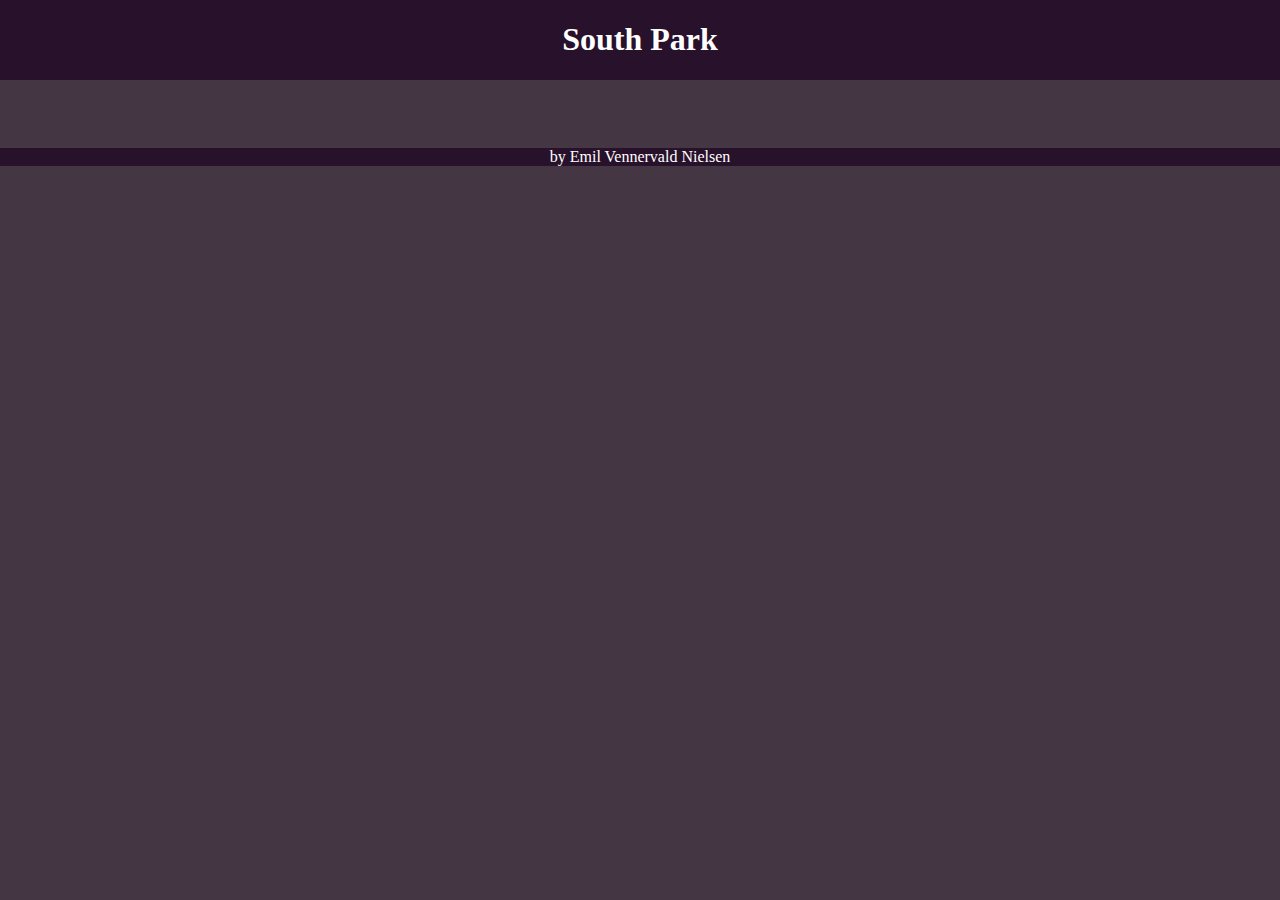
==== index.html @ 5f9366f8 "afe" ====
<!DOCTYPE html>
<html lang="en">
<head>
    <meta charset="UTF-8">
    <meta http-equiv="X-UA-Compatible" content="IE=edge">
    <meta name="viewport" content="width=device-width, initial-scale=1.0">
    <title>South Park</title>
    <link rel="stylesheet" href="style.css">
</head>
<body>
    <header>
        <h1>South Park</h1>
    </header>
    <main>  
        <section id="characters" class="grid-container"></section>
    </main>
    <dialog id="character-dialog">
        <section id="dialog-grid"></section>
        <form method="dialog">
            <button id="cancel-btn">Close</button>
        </form>
    </dialog>
    <footer>
        <p>by Emil Vennervald Nielsen</p>
    </footer>
    <script src="script.js"></script>
</body>
</html>
---- style.css ----
:root{
    --dark-purple: rgb(40, 17, 43);
    --eggplant: rgb(69, 54, 67);
    --davys-grey: rgb(94, 93, 92);
    --reseda-green: rgb(120, 132, 117);
    --cambridge-blue: rgb(141, 170, 145);
}

/* ========== General styling ========== */
html{
    height: 100%;
    width: 100%;
}
body {
    margin: 0;
    font-family: Cambria, Cochin, Georgia, Times, 'Times New Roman', serif;
    background-color: var(--eggplant);
}

/* ========== Header styling ========== */
header{
    display: inline;
    position: fixed;
    width: 100%;
    background-color: var(--dark-purple);
    text-align: center;
    color: white;
}

/* ========== Main section styling ========== */
main{
 padding-top: 100px;
 background-color: var(--eggplant);
}
#characters article{
    padding: 1em;
    display: block;
    cursor: pointer;
    box-shadow: 1px 1px 1px 2px rgb(45, 42, 42);
    background-color: var(--reseda-green);
}
#characters article img{
    width:  100%;
    height: 300px;
    object-fit: cover;
    overflow: clip;
    overflow-clip-margin: content-box;
}

/* ========== Dialog styling ========== */
dialog{
    width: 75vw;
    background-color: var(--cambridge-blue);
}
dialog img {
    width: 100%;
}
#dialog-quote {
    font-style: italic;
}
figure {
    display: block;
}
form {
    margin: 2em;
    text-align: center;
}
form button {
    background-color: var(--dark-purple);
    border: none;
    height: 2em;
    width: 10em;
    color: white;
    cursor: pointer;
    position: absolute;
    top: 1%;
    right: 1%;
}

/* ========== Footer styling ========== */
footer{
    background-color: var(--dark-purple);
    text-align: center;
    color: white;
}

/* ========== Grid styling ========== */
.grid-container{
    display: grid;
    grid-template-columns: 1fr;
    padding: 1em;
    gap: 2em;
}
#dialog-grid{
    display: grid;
    grid-template-columns: 1fr 1fr;
}
@media (min-width: 600px){
    .grid-container{
        grid-template-columns: 1fr 1fr;
    }
}
@media (min-width: 900px){
    .grid-container{
        grid-template-columns: 1fr 1fr 1fr;
    }
}
@media (min-width: 1200px){
    .grid-container{
        grid-template-columns: 1fr 1fr 1fr 1fr;
    }
    #dialog-grid{
        grid-template-columns: 1fr 2fr;
    }
}
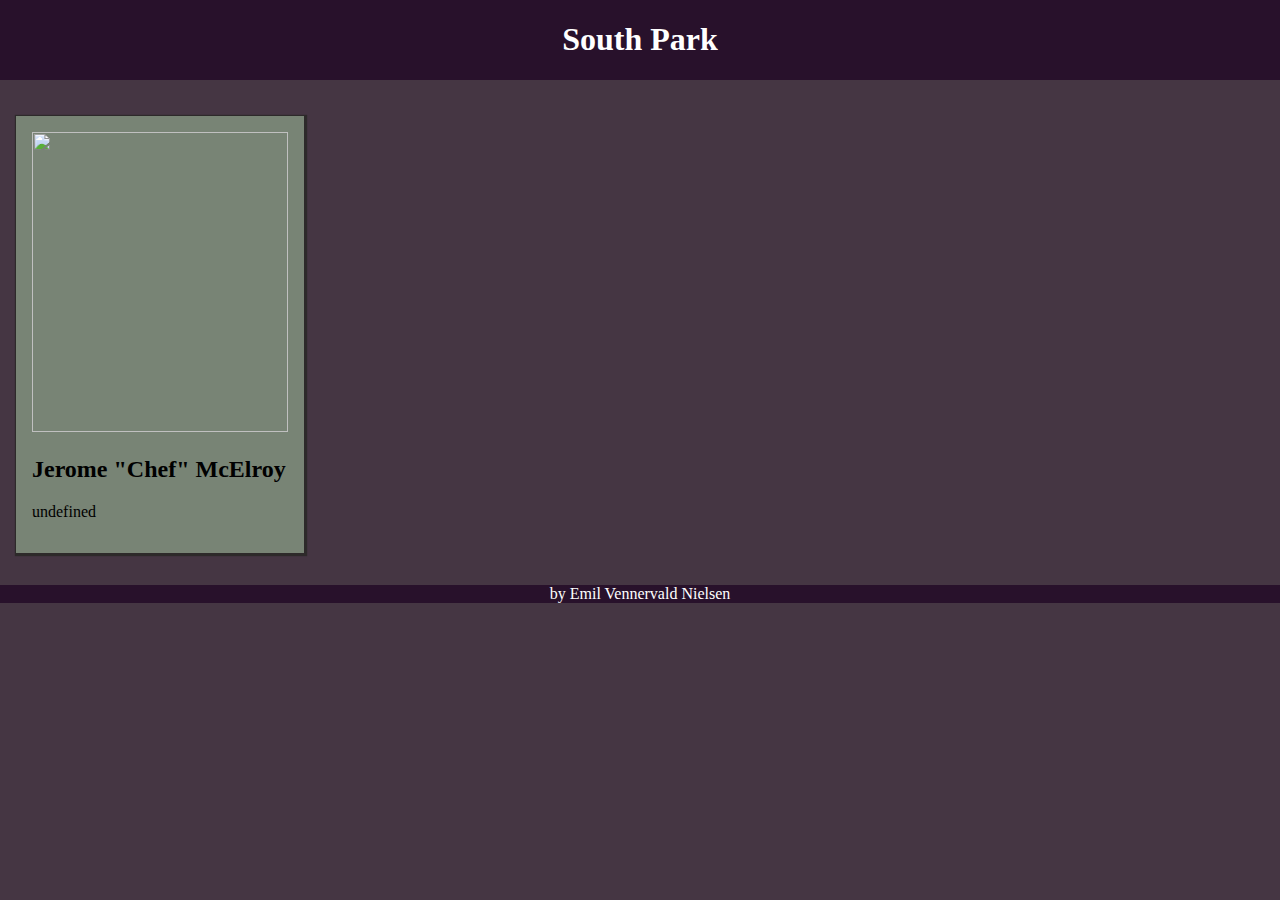
==== commit ebec11c2: "added chef object" ====
--- a/index.html
+++ b/index.html
@@ -15,7 +15,35 @@
         <section id="characters" class="grid-container"></section>
     </main>
     <dialog id="character-dialog">
-        <section id="dialog-grid"></section>
+        <section id="dialog-grid">
+            <figure></figure>
+            <article>
+                <h2><span id="dialog-name"></span></h2>
+                <p id="dialog-quote"></p>
+                <h3>Character info</h3>
+                <ul>
+                    <li>Occupation: <span id="dialog-occupation"></span></li>
+                    <br>
+                    <li>Age: <span id="dialog-age"></span></li>
+                    <br>
+                    <li>Gender: <span id="dialog-gender"></span></li>
+                    <br>
+                    <li>Hair color: <span id="dialog-haircolor"></span></li>
+                    <br>
+                    <li>Religion: <span id="dialog-religion"></span></li>
+                    <br>
+                    <li>School grade: <span id="dialog-grade"></span></li>
+                    <br>
+                    <li>Voiced by: <span id="dialog-voicedby"></span></li>
+                    <br>
+                    <li>Episodes: <span id="dialog-episodes"></span></li>
+                    <br>
+                    <li>First appearance: <span id="dialog-firstappearance"></span></li>
+                    <br>
+                    <li>Appearances: <span id="dialog-appearances"></span></li>
+                </ul>
+            </article>
+        </section>
         <form method="dialog">
             <button id="cancel-btn">Close</button>
         </form>
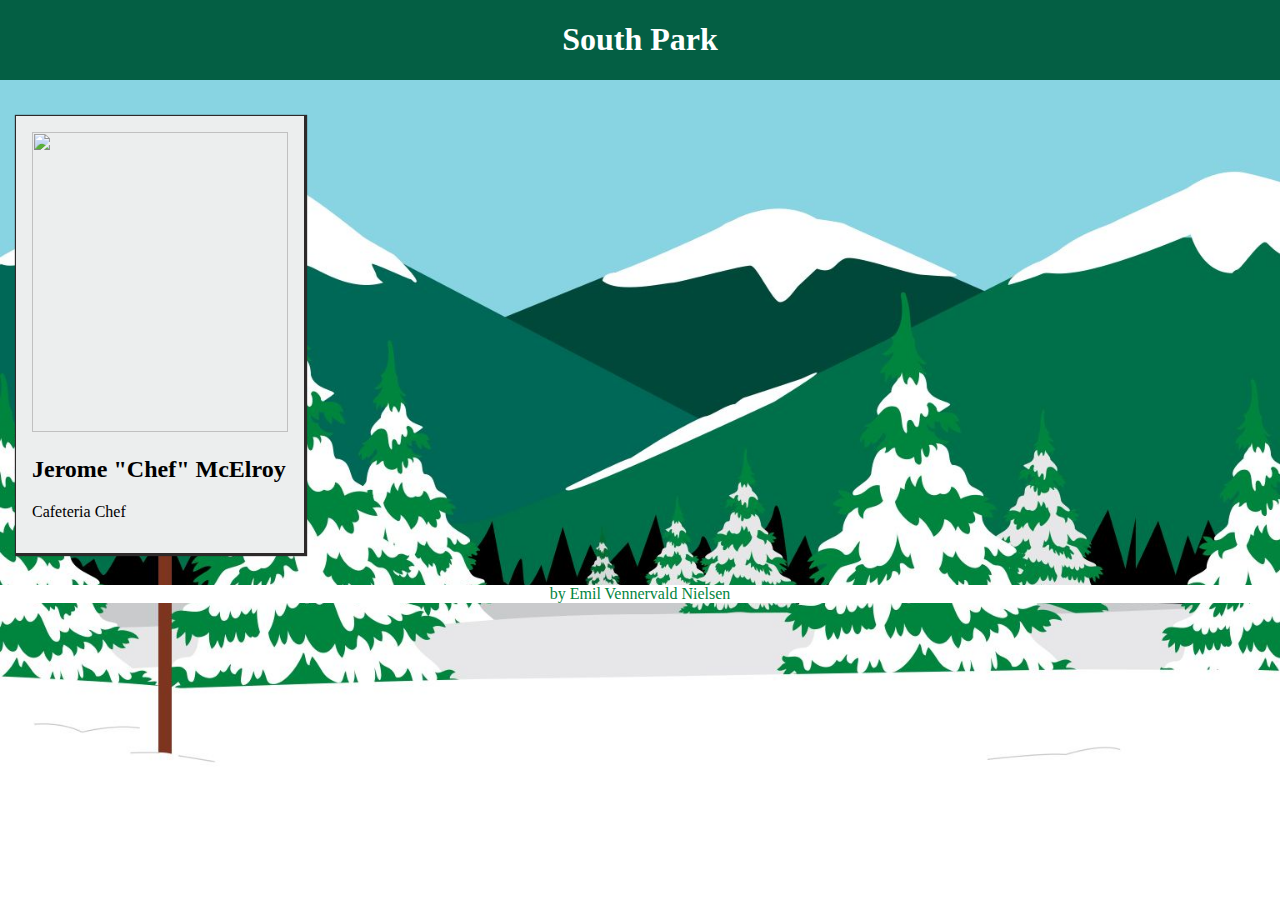
==== commit c75c92cf: "styling" ====
--- a/index.html
+++ b/index.html
@@ -15,13 +15,17 @@
         <section id="characters" class="grid-container"></section>
     </main>
     <dialog id="character-dialog">
-        <section id="dialog-grid">
-            <figure></figure>
-            <article>
+        <article id="dialog-grid">
+            <div>
                 <h2><span id="dialog-name"></span></h2>
                 <p id="dialog-quote"></p>
+                <figure></figure>
+            </div>
+            <div id="dialog-info">    
                 <h3>Character info</h3>
                 <ul>
+                    <li>Nickname: <span id="dialog-nickname"></span></li>
+                    <br>
                     <li>Occupation: <span id="dialog-occupation"></span></li>
                     <br>
                     <li>Age: <span id="dialog-age"></span></li>
@@ -42,10 +46,10 @@
                     <br>
                     <li>Appearances: <span id="dialog-appearances"></span></li>
                 </ul>
-            </article>
-        </section>
+            </div>
+        </article>
         <form method="dialog">
-            <button id="cancel-btn">Close</button>
+            <button id="cancel-btn">X</button>
         </form>
     </dialog>
     <footer>
--- a/style.css
+++ b/style.css
@@ -1,8 +1,8 @@
 :root{
-    --dark-purple: rgb(40, 17, 43);
-    --eggplant: rgb(69, 54, 67);
-    --davys-grey: rgb(94, 93, 92);
-    --reseda-green: rgb(120, 132, 117);
+    --antiflash-white: rgb(236, 238, 238);
+    --castleton-green-opague: rgba(4, 95, 68, 0.8);
+    --castleton-green: rgb(4, 95, 68);
+    --sea-green: rgb(2, 132, 64);
     --cambridge-blue: rgb(141, 170, 145);
 }
 
@@ -14,7 +14,10 @@
 body {
     margin: 0;
     font-family: Cambria, Cochin, Georgia, Times, 'Times New Roman', serif;
-    background-color: var(--eggplant);
+    background-image: url(data/images/background.jpg);
+    background-repeat: no-repeat;
+    background-attachment: fixed;
+    background-size: cover;
 }
 
 /* ========== Header styling ========== */
@@ -22,7 +25,7 @@
     display: inline;
     position: fixed;
     width: 100%;
-    background-color: var(--dark-purple);
+    background-color: var(--castleton-green);
     text-align: center;
     color: white;
 }
@@ -30,14 +33,14 @@
 /* ========== Main section styling ========== */
 main{
  padding-top: 100px;
- background-color: var(--eggplant);
 }
 #characters article{
     padding: 1em;
     display: block;
     cursor: pointer;
     box-shadow: 1px 1px 1px 2px rgb(45, 42, 42);
-    background-color: var(--reseda-green);
+    background-color: var(--antiflash-white);
+    height: auto;
 }
 #characters article img{
     width:  100%;
@@ -50,38 +53,55 @@
 /* ========== Dialog styling ========== */
 dialog{
     width: 75vw;
-    background-color: var(--cambridge-blue);
+    background-image: url(data/images/dialog-bg.jpg);
+    background-repeat: no-repeat;
+    background-size: cover;
+    color: var(--antiflash-white);
+    border: 3px solid var(--castleton-green);
 }
 dialog img {
     width: 100%;
+}
+dialog article{
+    background-color: var(--castleton-green-opague);
+    width: 60vw;
+    padding: 1em;
+    margin: auto;
 }
 #dialog-quote {
     font-style: italic;
 }
 figure {
-    display: block;
+    width: 100%;
+    margin: 0;
+}
+figure img{
+    width: 100%;
+}
+#dialog-info{
+    grid-column: 2/2;
 }
 form {
     margin: 2em;
     text-align: center;
 }
 form button {
-    background-color: var(--dark-purple);
-    border: none;
-    height: 2em;
-    width: 10em;
-    color: white;
+    background-color: var(--sea-green);
+    color: var(--antiflash-white);
+    border: 1px solid var(--antiflash-white);
+    height: 2.5em;
+    width: 2.5em;
     cursor: pointer;
     position: absolute;
-    top: 1%;
-    right: 1%;
+    top: 0;
+    right: 0;
 }
 
 /* ========== Footer styling ========== */
 footer{
-    background-color: var(--dark-purple);
+    background-color: white;
+    color: var(--sea-green);
     text-align: center;
-    color: white;
 }
 
 /* ========== Grid styling ========== */
@@ -94,6 +114,7 @@
 #dialog-grid{
     display: grid;
     grid-template-columns: 1fr 1fr;
+    text-align: left;
 }
 @media (min-width: 600px){
     .grid-container{
@@ -109,7 +130,4 @@
     .grid-container{
         grid-template-columns: 1fr 1fr 1fr 1fr;
     }
-    #dialog-grid{
-        grid-template-columns: 1fr 2fr;
-    }
 }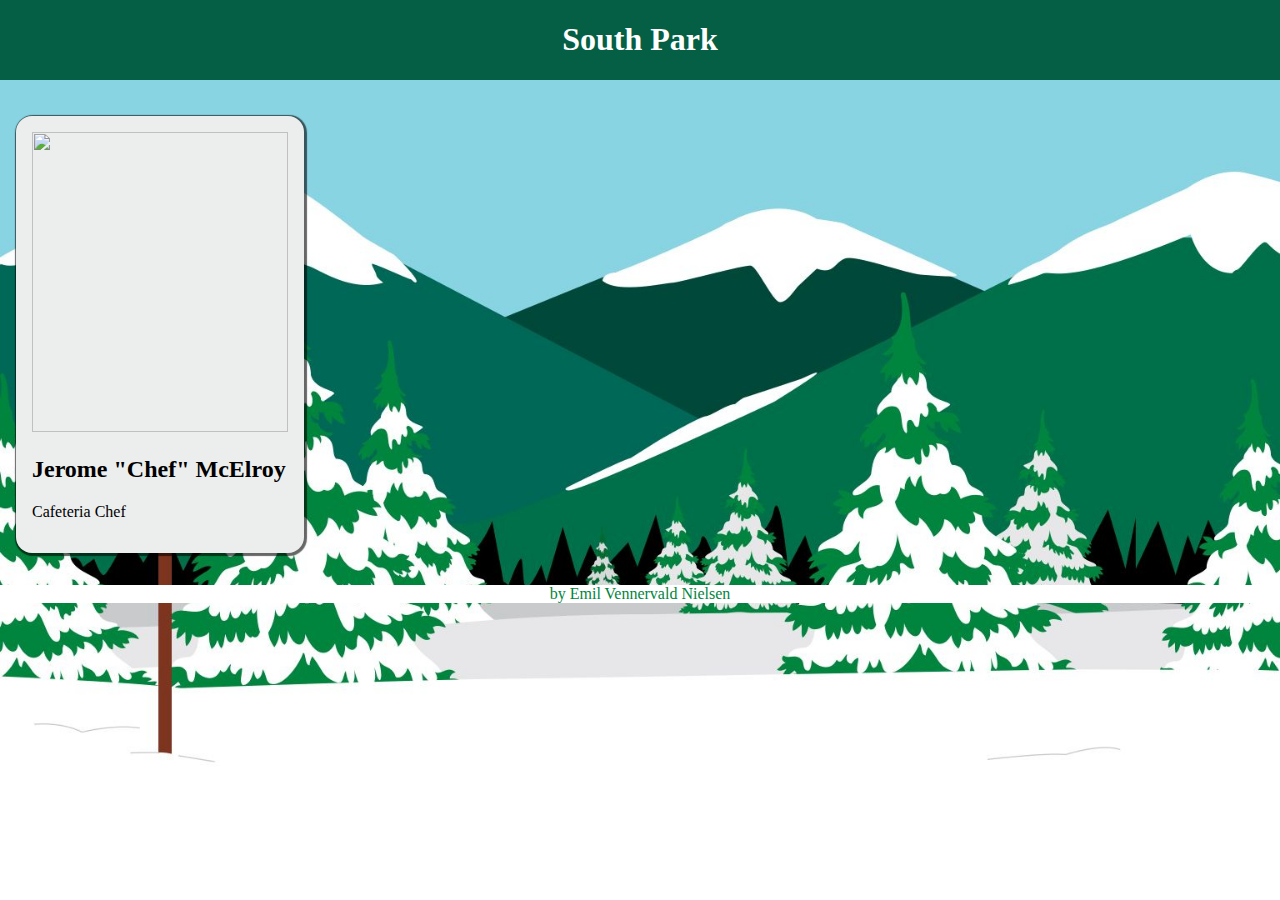
==== commit b5be72c7: "made undefined/null info points hidden" ====
--- a/index.html
+++ b/index.html
@@ -17,35 +17,25 @@
     <dialog id="character-dialog">
         <article id="dialog-grid">
             <div>
-                <h2><span id="dialog-name"></span></h2>
-                <p id="dialog-quote"></p>
+                <h2 class="character-info"><span id="dialog-name"></span></h2>
+                <p class="character-info"><span id="dialog-catchPhrase"></span></p>
                 <figure></figure>
             </div>
             <div id="dialog-info">    
                 <h3>Character info</h3>
                 <ul>
-                    <li>Nickname: <span id="dialog-nickname"></span></li>
-                    <br>
-                    <li>Occupation: <span id="dialog-occupation"></span></li>
-                    <br>
-                    <li>Age: <span id="dialog-age"></span></li>
-                    <br>
-                    <li>Gender: <span id="dialog-gender"></span></li>
-                    <br>
-                    <li>Hair color: <span id="dialog-haircolor"></span></li>
-                    <br>
-                    <li>Religion: <span id="dialog-religion"></span></li>
-                    <br>
-                    <li>School grade: <span id="dialog-grade"></span></li>
-                    <br>
-                    <li>Voiced by: <span id="dialog-voicedby"></span></li>
-                    <br>
-                    <li>Episodes: <span id="dialog-episodes"></span></li>
-                    <br>
-                    <li>First appearance: <span id="dialog-firstappearance"></span></li>
-                    <br>
-                    <li>Appearances: <span id="dialog-appearances"></span></li>
+                    <li class="character-info">Nickname: <span id="dialog-nickname"></span></li>
+                    <li class="character-info">Occupation: <span id="dialog-occupation"></span></li>
+                    <li class="character-info">Age: <span id="dialog-age"></span></li>
+                    <li class="character-info">Gender: <span id="dialog-gender"></span></li>
+                    <li class="character-info">Hair color: <span id="dialog-hairColor"></span></li>
+                    <li class="character-info">Religion: <span id="dialog-religion"></span></li>
+                    <li class="character-info">School grade: <span id="dialog-schoolGrade"></span></li>
+                    <li class="character-info">Episodes: <span id="dialog-episodes"></span></li>
+                    <li class="character-info">First appearance: <span id="dialog-firstAppearance"></span></li>
+                    <li class="character-info">Appearances: <span id="dialog-appearances"></span></li>
                 </ul>
+                <p class="character-info"><span id="dialog-voicedBy"></span></p>
             </div>
         </article>
         <form method="dialog">
--- a/style.css
+++ b/style.css
@@ -4,6 +4,7 @@
     --castleton-green: rgb(4, 95, 68);
     --sea-green: rgb(2, 132, 64);
     --cambridge-blue: rgb(141, 170, 145);
+    --opague-black: rgba(0.5, 0.5, 0.5, 0.6);
 }
 
 /* ========== General styling ========== */
@@ -35,12 +36,16 @@
  padding-top: 100px;
 }
 #characters article{
+    border-radius: 1em;
     padding: 1em;
     display: block;
     cursor: pointer;
-    box-shadow: 1px 1px 1px 2px rgb(45, 42, 42);
+    box-shadow: 1px 1px 1px 2px var(--opague-black);
     background-color: var(--antiflash-white);
     height: auto;
+}
+#characters article:hover {
+    box-shadow: 2px 2px 2px 3px var(--opague-black);
 }
 #characters article img{
     width:  100%;
@@ -67,8 +72,9 @@
     width: 60vw;
     padding: 1em;
     margin: auto;
+    border-radius: 1em;
 }
-#dialog-quote {
+#dialog-catchPhrase {
     font-style: italic;
 }
 figure {
@@ -80,6 +86,9 @@
 }
 #dialog-info{
     grid-column: 2/2;
+}
+#dialog-info li{
+    margin: 1em;
 }
 form {
     margin: 2em;
@@ -93,8 +102,13 @@
     width: 2.5em;
     cursor: pointer;
     position: absolute;
-    top: 0;
-    right: 0;
+    top: 0.2em;
+    right: 0.5em;
+    border-radius: 3em;
+    box-shadow: 0 0 0 1px var(--opague-black);
+}
+form button:hover{
+    box-shadow: 0 0 0 2px var(--opague-black);
 }
 
 /* ========== Footer styling ========== */
@@ -118,16 +132,31 @@
 }
 @media (min-width: 600px){
     .grid-container{
-        grid-template-columns: 1fr 1fr;
+        grid-template-columns: repeat(2, 1fr);
     }
 }
 @media (min-width: 900px){
     .grid-container{
-        grid-template-columns: 1fr 1fr 1fr;
+        grid-template-columns: repeat(3, 1fr);
     }
 }
 @media (min-width: 1200px){
     .grid-container{
-        grid-template-columns: 1fr 1fr 1fr 1fr;
+        grid-template-columns: repeat(4, 1fr);
+    }
+}
+@media (min-width: 1500px){
+    .grid-container{
+        grid-template-columns: repeat(5, 1fr);
+    }
+}
+@media (min-width: 1800px){
+    .grid-container{
+        grid-template-columns: repeat(6, 1fr);
+    }
+}
+@media (min-width: 2100px){
+    .grid-container{
+        grid-template-columns: repeat(7, 1fr);
     }
 }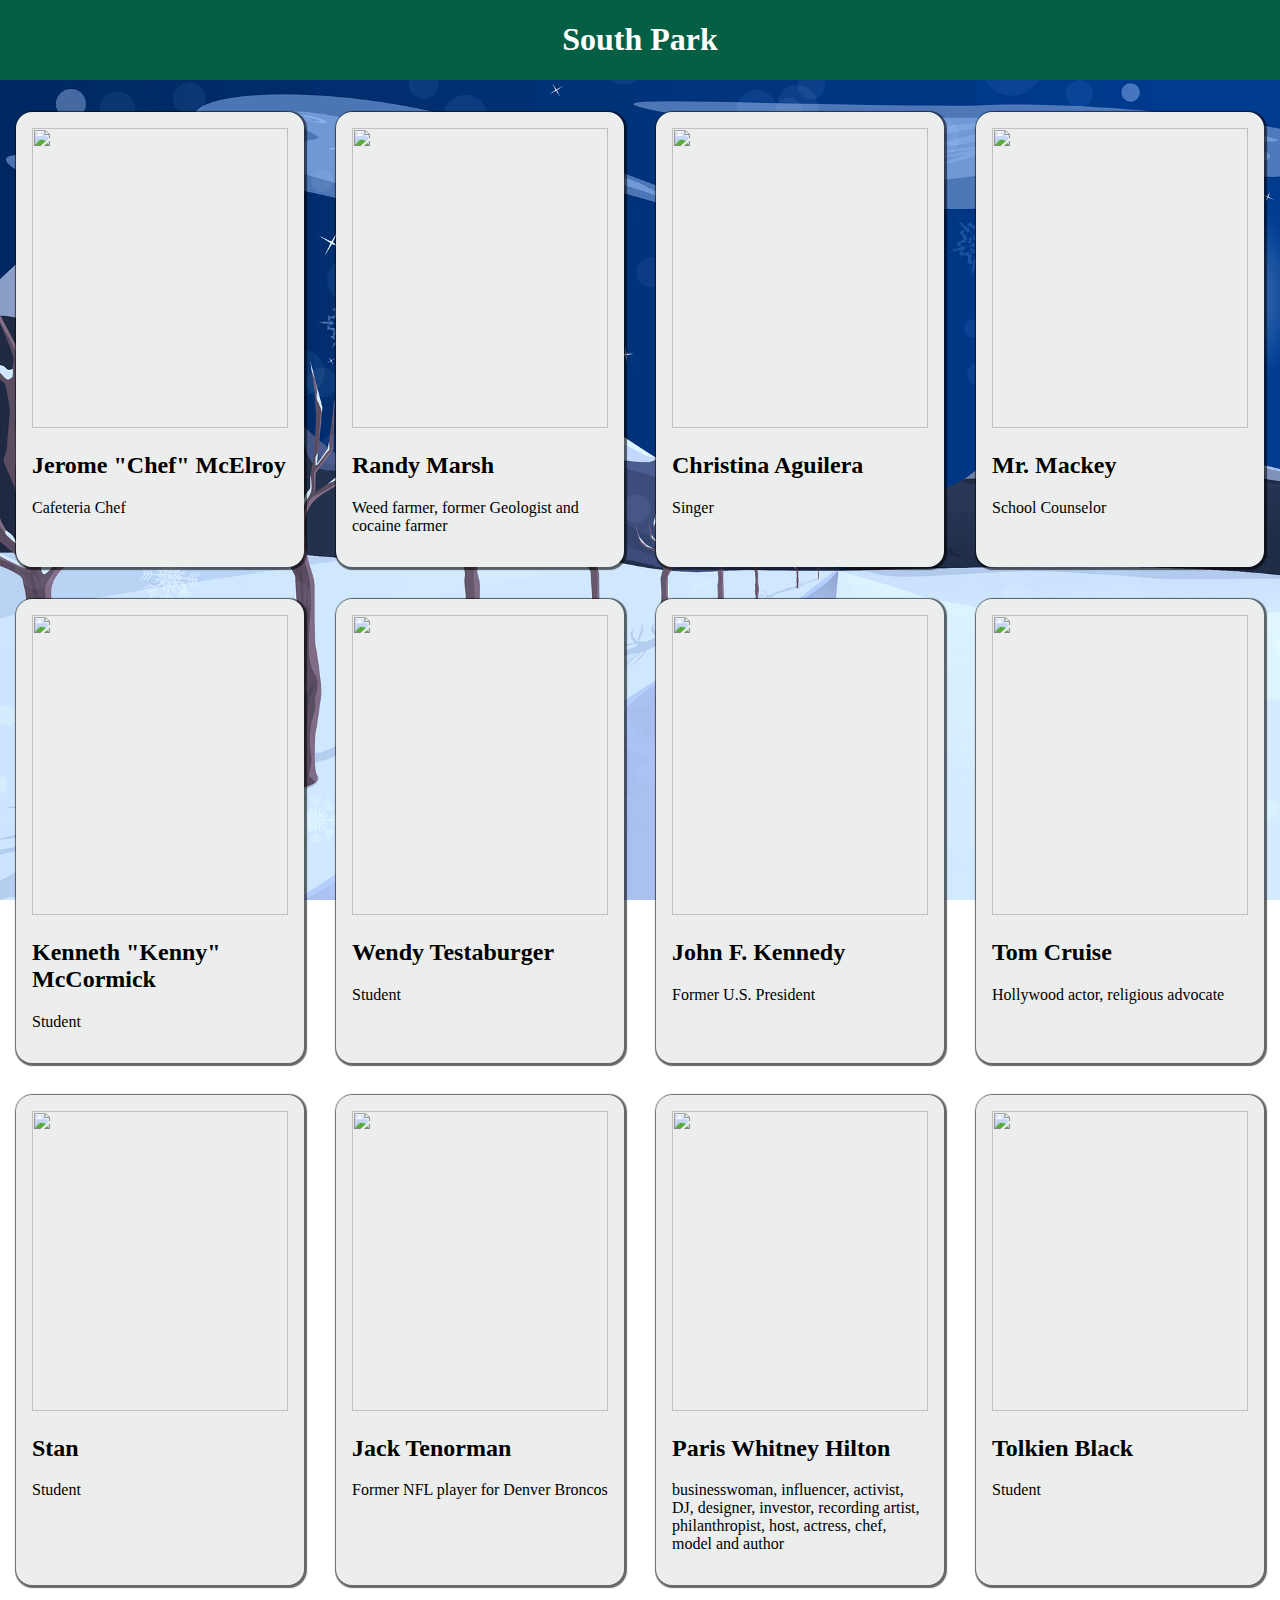
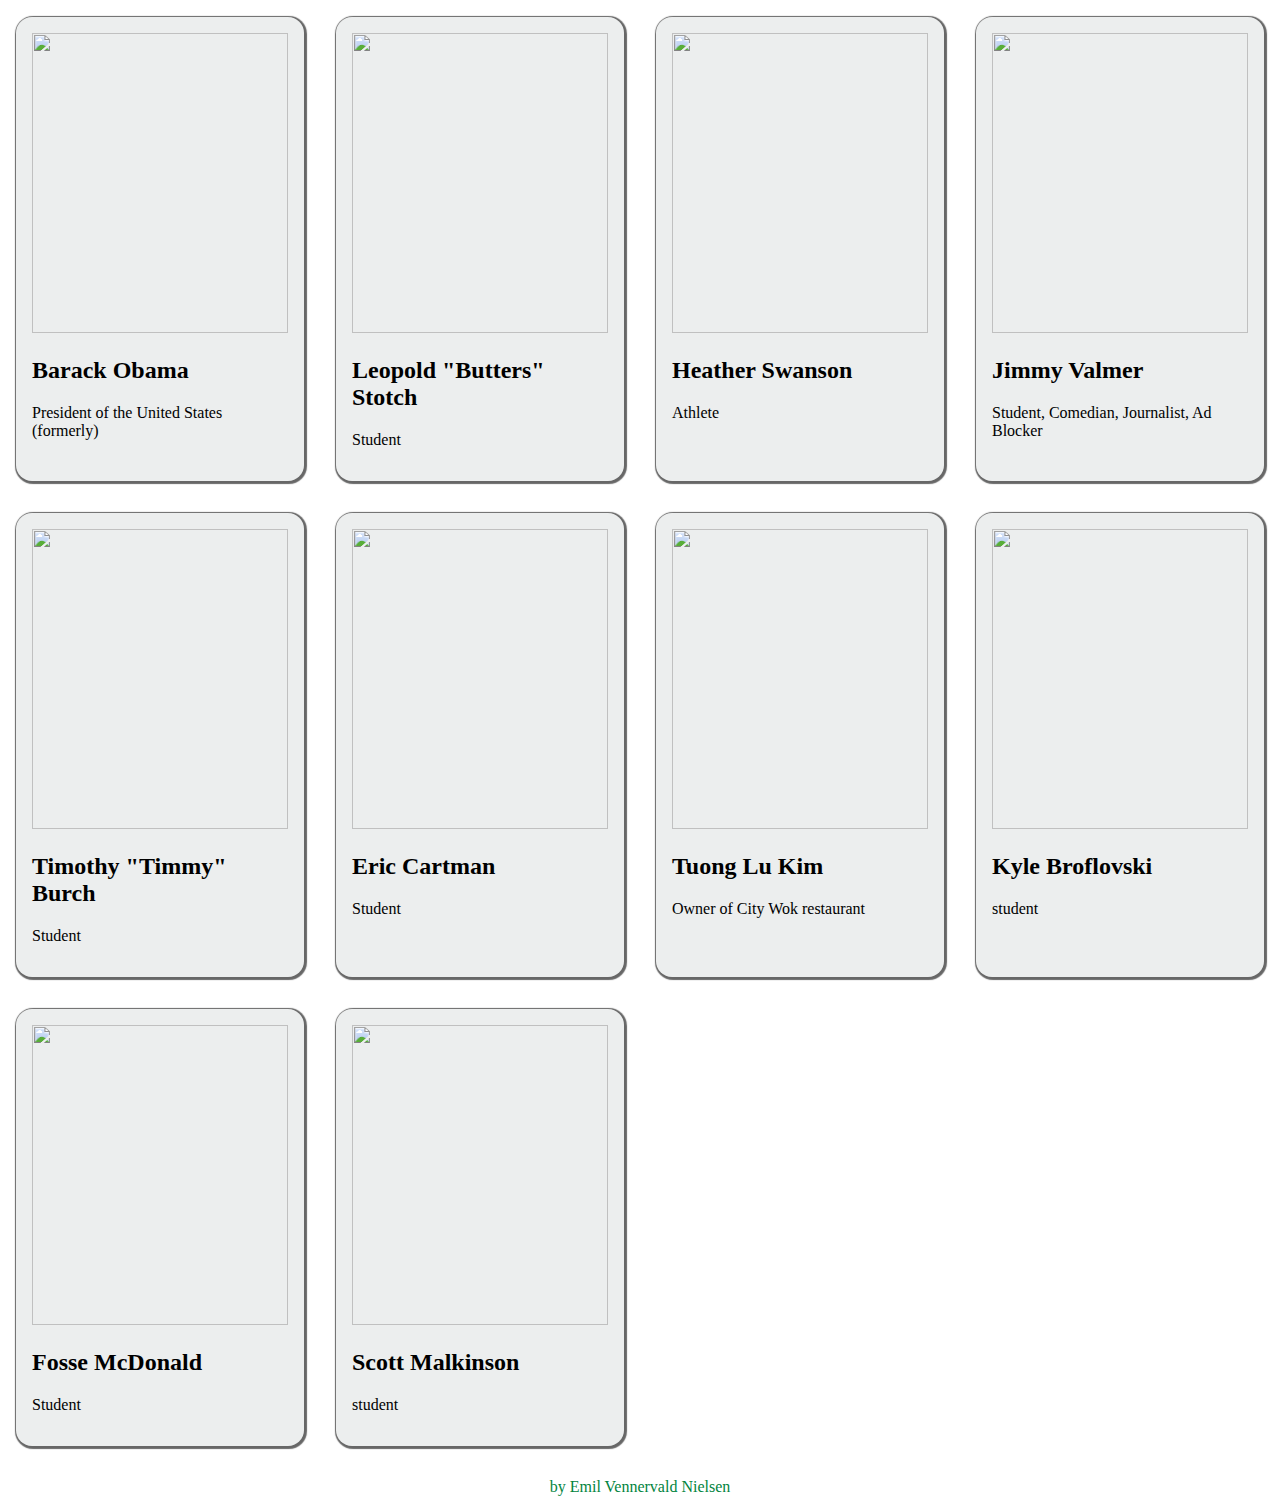
==== commit 20cc2fff: "changed backgrounds" ====
--- a/index.html
+++ b/index.html
@@ -19,7 +19,7 @@
             <div>
                 <h2 class="character-info"><span id="dialog-name"></span></h2>
                 <p class="character-info"><span id="dialog-catchPhrase"></span></p>
-                <figure></figure>
+                <figure class="character-info"></figure>
             </div>
             <div id="dialog-info">    
                 <h3>Character info</h3>
--- a/style.css
+++ b/style.css
@@ -15,7 +15,7 @@
 body {
     margin: 0;
     font-family: Cambria, Cochin, Georgia, Times, 'Times New Roman', serif;
-    background-image: url(data/images/background.jpg);
+    background-image: url(data/images/background.png);
     background-repeat: no-repeat;
     background-attachment: fixed;
     background-size: cover;
@@ -33,7 +33,7 @@
 
 /* ========== Main section styling ========== */
 main{
- padding-top: 100px;
+ padding-top: 6em;
 }
 #characters article{
     border-radius: 1em;
@@ -58,7 +58,7 @@
 /* ========== Dialog styling ========== */
 dialog{
     width: 75vw;
-    background-image: url(data/images/dialog-bg.jpg);
+    background-image: url(data/images/dialog-bg.png);
     background-repeat: no-repeat;
     background-size: cover;
     color: var(--antiflash-white);
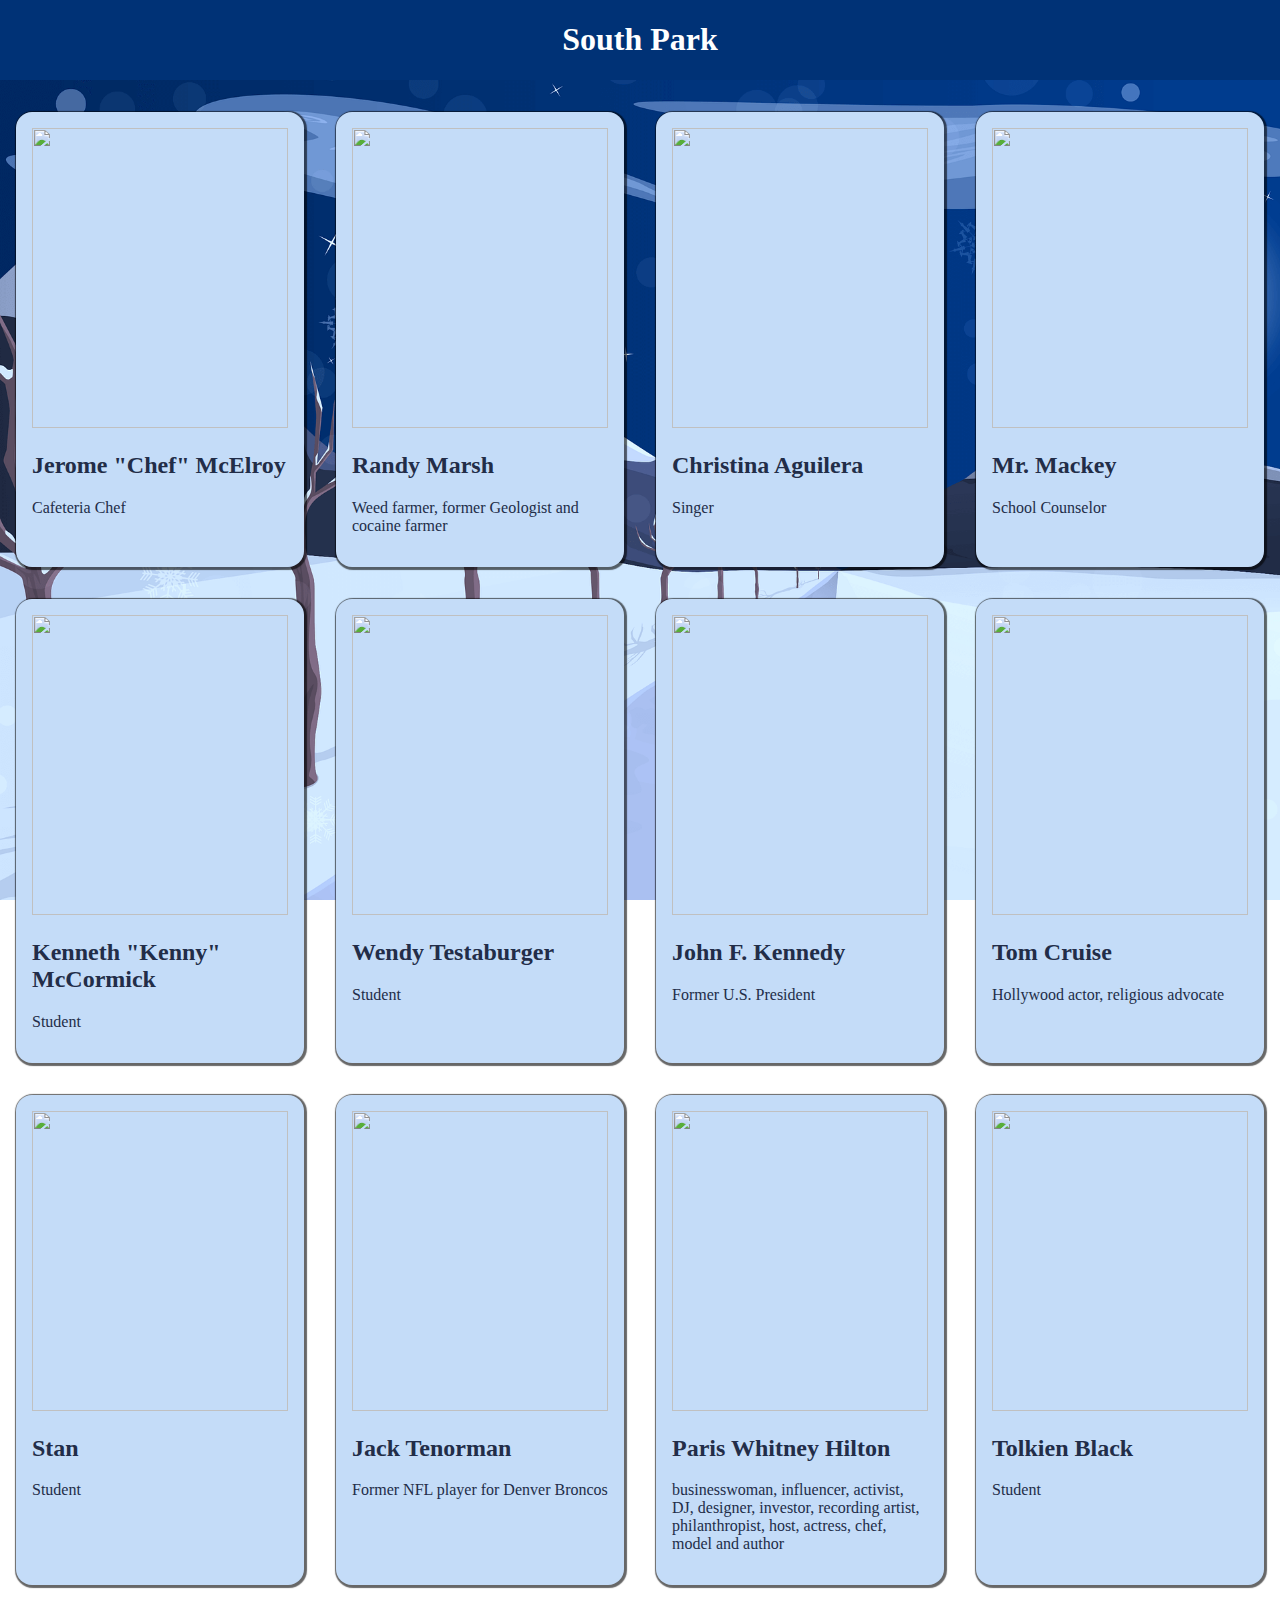
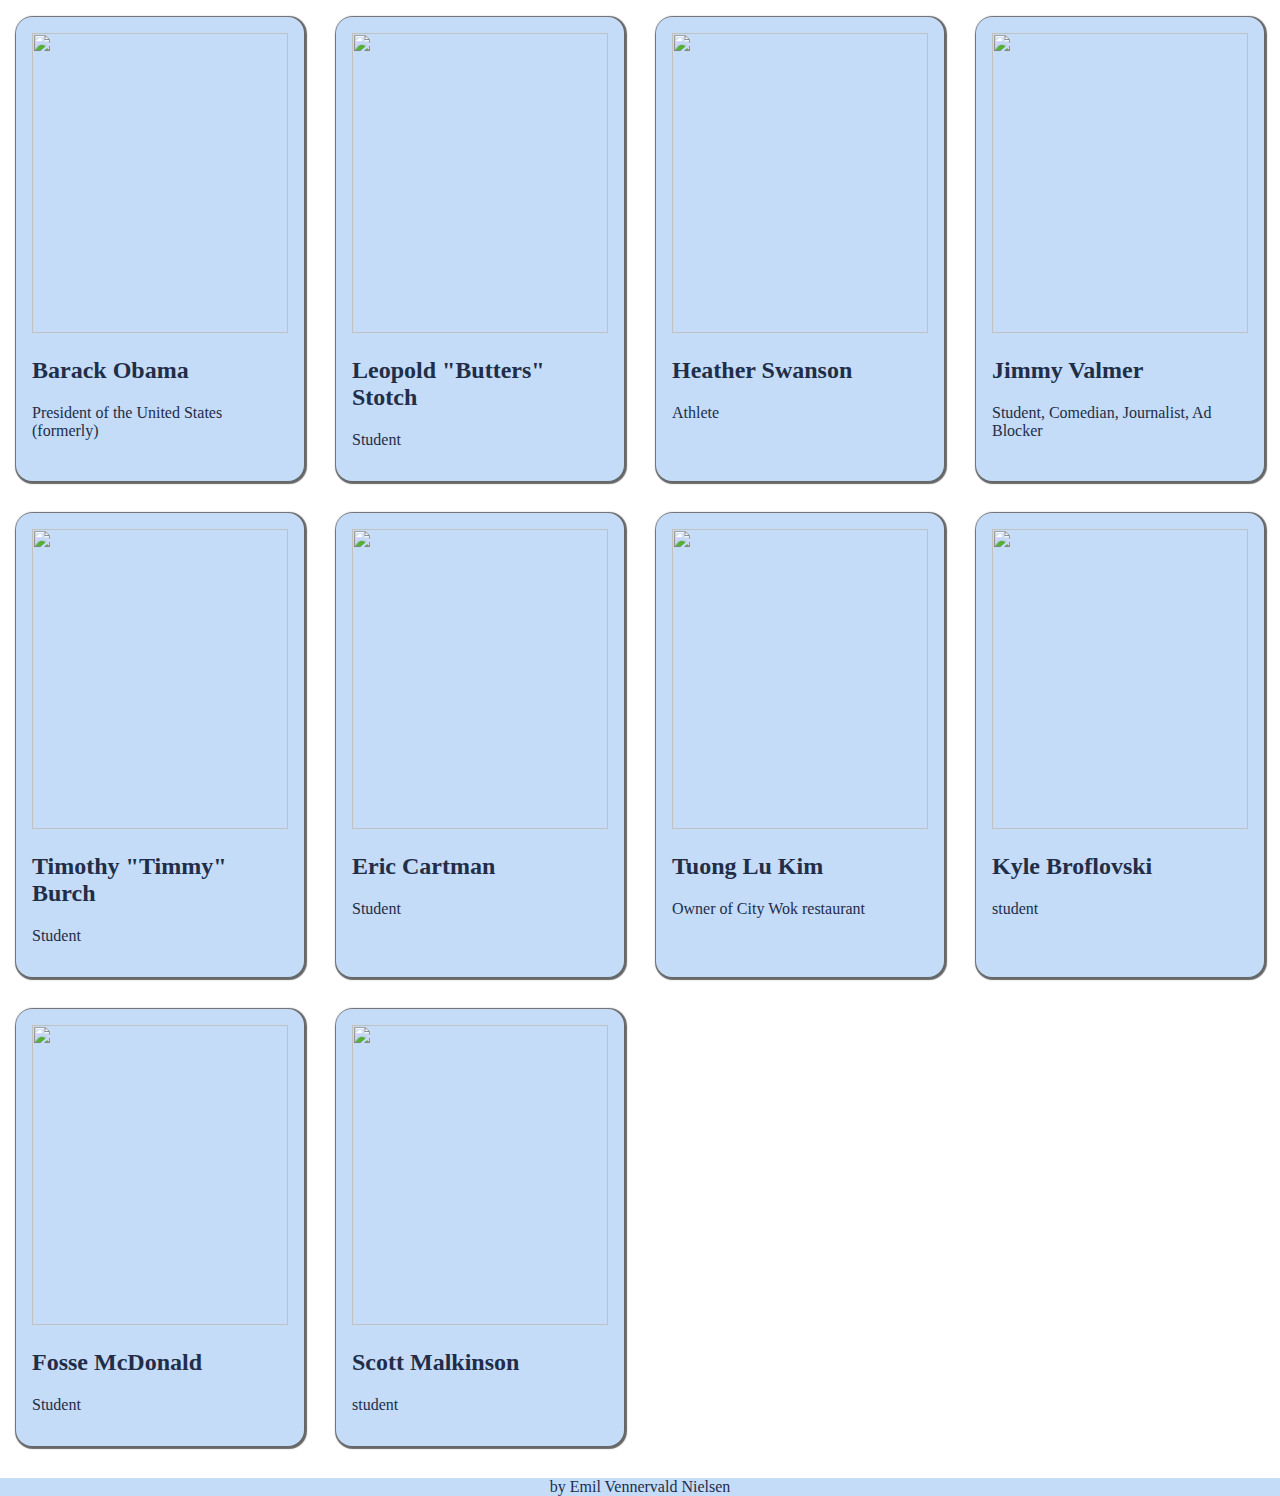
==== commit a56051f5: "changed to work with wrong keys" ====
--- a/index.html
+++ b/index.html
@@ -18,7 +18,7 @@
         <article id="dialog-grid">
             <div>
                 <h2 class="character-info"><span id="dialog-name"></span></h2>
-                <p class="character-info"><span id="dialog-catchPhrase"></span></p>
+                <p class="character-info"><span id="dialog-catchphrase"></span></p>
                 <figure class="character-info"></figure>
             </div>
             <div id="dialog-info">    
@@ -28,14 +28,14 @@
                     <li class="character-info">Occupation: <span id="dialog-occupation"></span></li>
                     <li class="character-info">Age: <span id="dialog-age"></span></li>
                     <li class="character-info">Gender: <span id="dialog-gender"></span></li>
-                    <li class="character-info">Hair color: <span id="dialog-hairColor"></span></li>
+                    <li class="character-info">Hair color: <span id="dialog-haircolor"></span></li>
                     <li class="character-info">Religion: <span id="dialog-religion"></span></li>
-                    <li class="character-info">School grade: <span id="dialog-schoolGrade"></span></li>
+                    <li class="character-info">School grade: <span id="dialog-schoolgrade"></span></li>
                     <li class="character-info">Episodes: <span id="dialog-episodes"></span></li>
-                    <li class="character-info">First appearance: <span id="dialog-firstAppearance"></span></li>
+                    <li class="character-info">First appearance: <span id="dialog-firstappearance"></span></li>
                     <li class="character-info">Appearances: <span id="dialog-appearances"></span></li>
                 </ul>
-                <p class="character-info"><span id="dialog-voicedBy"></span></p>
+                <p class="character-info"><span id="dialog-voicedby"></span></p>
             </div>
         </article>
         <form method="dialog">
--- a/style.css
+++ b/style.css
@@ -1,10 +1,9 @@
 :root{
-    --antiflash-white: rgb(236, 238, 238);
-    --castleton-green-opague: rgba(4, 95, 68, 0.8);
-    --castleton-green: rgb(4, 95, 68);
-    --sea-green: rgb(2, 132, 64);
-    --cambridge-blue: rgb(141, 170, 145);
+    --columbia-blue: rgb(196, 220, 248);
+    --yale-blue-opague: rgb(0, 50, 118, 0.8);
+    --yale-blue: rgb(0, 50, 118);;
     --opague-black: rgba(0.5, 0.5, 0.5, 0.6);
+    --space-cadet: #222D48;
 }
 
 /* ========== General styling ========== */
@@ -19,6 +18,8 @@
     background-repeat: no-repeat;
     background-attachment: fixed;
     background-size: cover;
+    color: var(--space-cadet)
+
 }
 
 /* ========== Header styling ========== */
@@ -26,7 +27,7 @@
     display: inline;
     position: fixed;
     width: 100%;
-    background-color: var(--castleton-green);
+    background-color: var(--yale-blue);
     text-align: center;
     color: white;
 }
@@ -41,7 +42,7 @@
     display: block;
     cursor: pointer;
     box-shadow: 1px 1px 1px 2px var(--opague-black);
-    background-color: var(--antiflash-white);
+    background-color: var(--columbia-blue);
     height: auto;
 }
 #characters article:hover {
@@ -58,17 +59,17 @@
 /* ========== Dialog styling ========== */
 dialog{
     width: 75vw;
-    background-image: url(data/images/dialog-bg.png);
+    background-image: url(data/images/background.png);
     background-repeat: no-repeat;
     background-size: cover;
-    color: var(--antiflash-white);
-    border: 3px solid var(--castleton-green);
+    color: var(--columbia-blue);
+    border: 3px solid var(--yale-blue);
 }
 dialog img {
     width: 100%;
 }
 dialog article{
-    background-color: var(--castleton-green-opague);
+    background-color: var(--yale-blue-opague);
     width: 60vw;
     padding: 1em;
     margin: auto;
@@ -95,9 +96,9 @@
     text-align: center;
 }
 form button {
-    background-color: var(--sea-green);
-    color: var(--antiflash-white);
-    border: 1px solid var(--antiflash-white);
+    background-color: var(--space-cadet);
+    color: var(--columbia-blue);
+    border: 1px solid var(--columbia-blue);
     height: 2.5em;
     width: 2.5em;
     cursor: pointer;
@@ -113,8 +114,7 @@
 
 /* ========== Footer styling ========== */
 footer{
-    background-color: white;
-    color: var(--sea-green);
+    background-color: var(--columbia-blue);
     text-align: center;
 }
 
